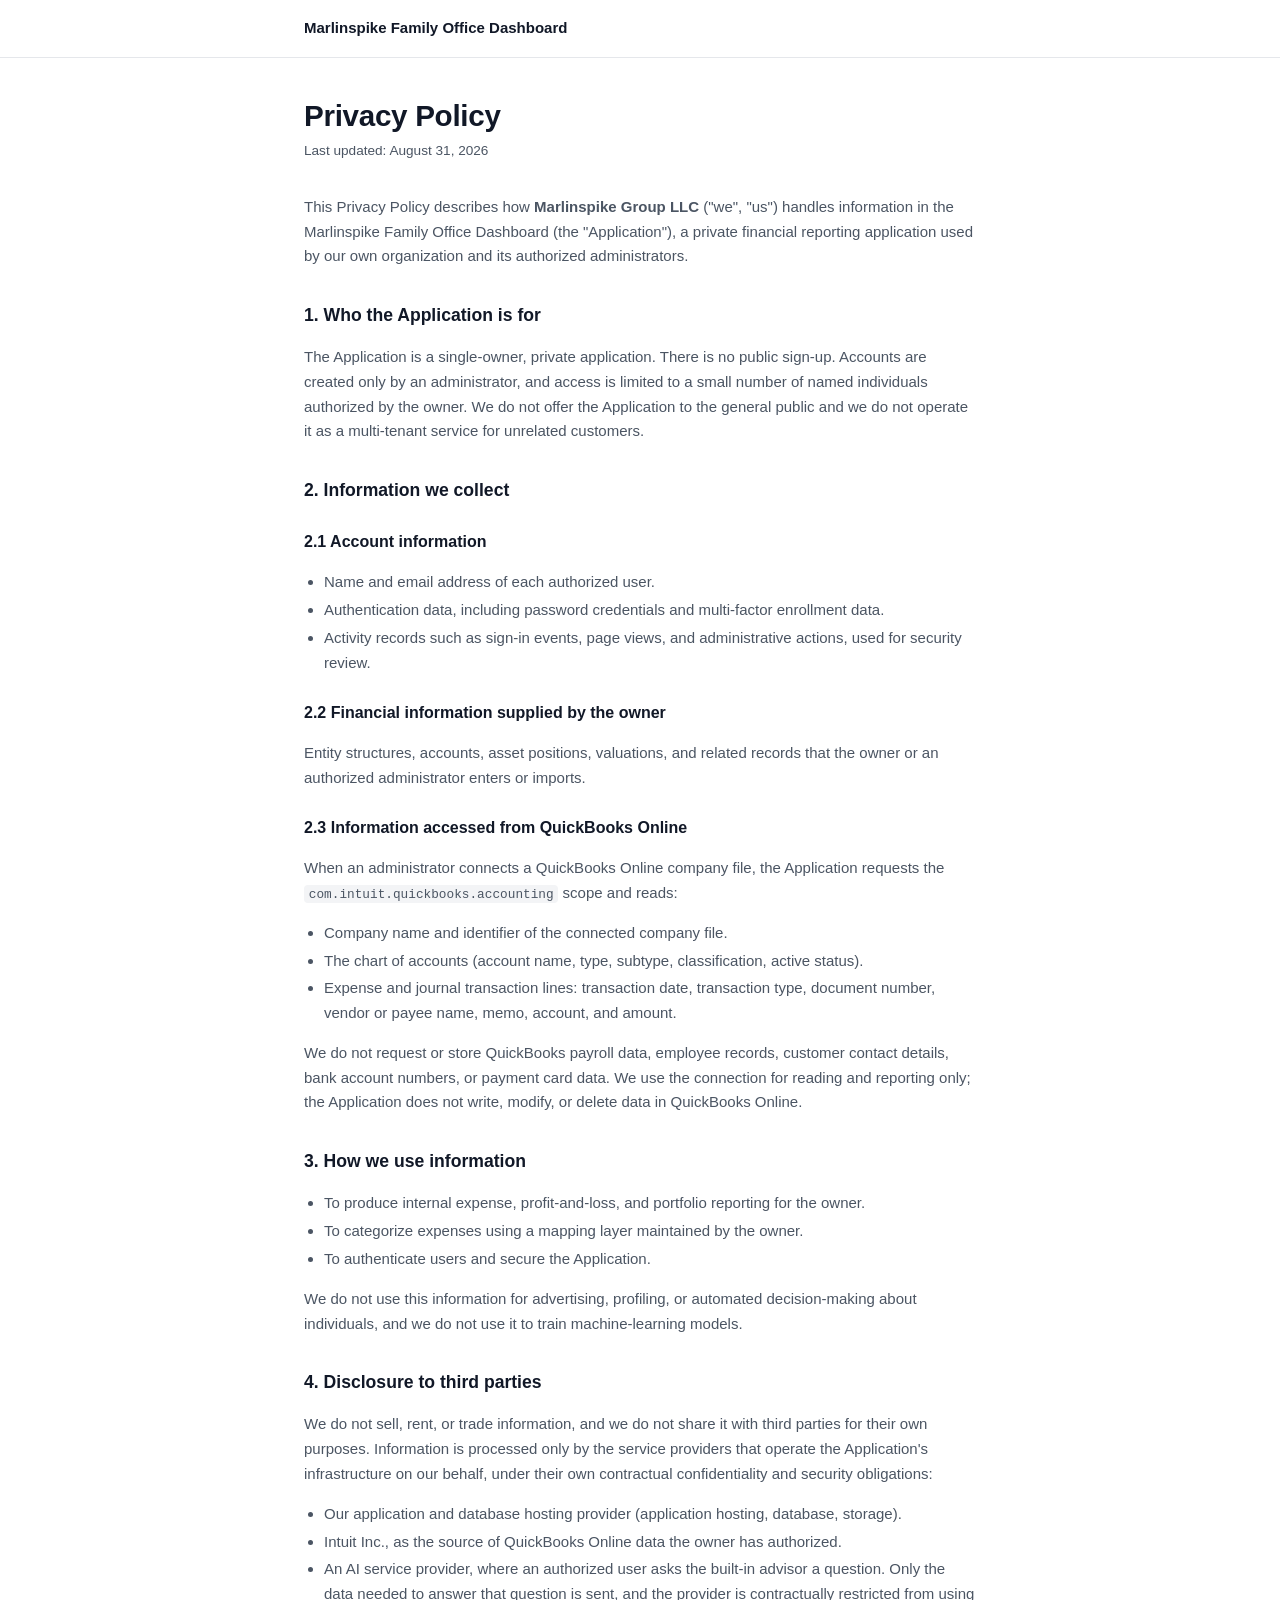
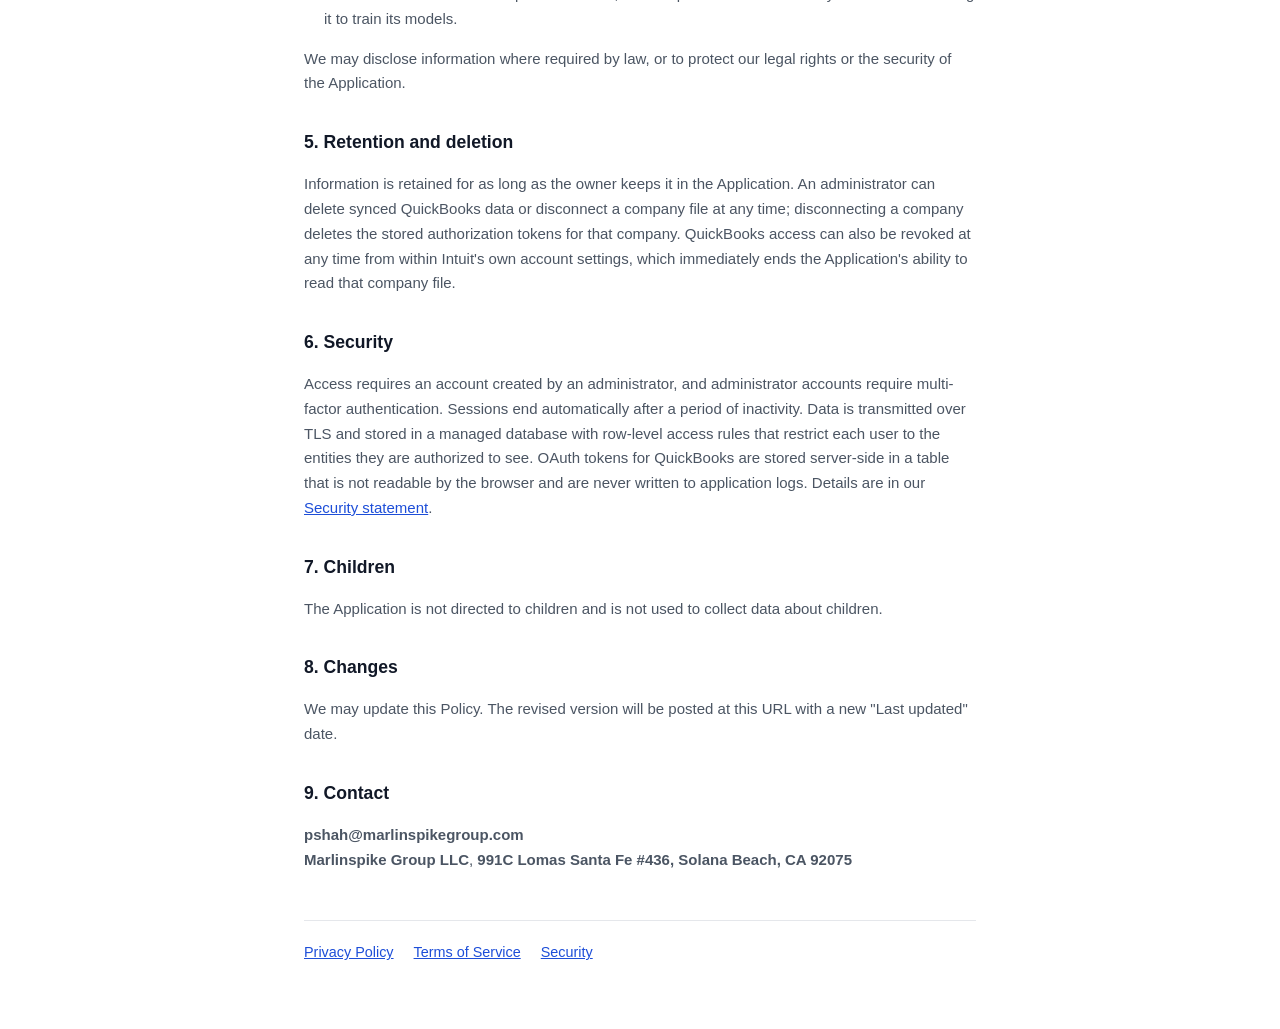
==== privacy/index.html @ a3e280ba "Rename privacy.html to privacy/index.html" ====
<!doctype html>
<html lang="en">
<head>
<meta charset="utf-8" />
<meta name="viewport" content="width=device-width, initial-scale=1" />
<title>Privacy Policy | Marlinspike Family Office Dashboard</title>
<meta name="description" content="How the Marlinspike Family Office Dashboard collects, uses, stores, and protects information, including data accessed from QuickBooks Online." />
<link rel="canonical" href="https://marlinspikegroup.com/privacy.html" />
<style>
  :root { --fg:#111827; --muted:#4b5563; --line:#e5e7eb; --bg:#ffffff; --code:#f3f4f6; }
  * { box-sizing: border-box; }
  body { margin:0; background:var(--bg); color:var(--fg);
    font-family: ui-sans-serif, -apple-system, "Segoe UI", Helvetica, Arial, sans-serif;
    font-size:15px; line-height:1.65; }
  header { border-bottom:1px solid var(--line); }
  .bar { max-width:44rem; margin:0 auto; padding:1rem; font-weight:600; }
  main { max-width:44rem; margin:0 auto; padding:2.5rem 1rem 4rem; }
  h1 { font-size:1.85rem; line-height:1.25; margin:0 0 .35rem; letter-spacing:-.01em; }
  .updated { color:var(--muted); font-size:.85rem; margin:0 0 2rem; }
  h2 { font-size:1.1rem; margin:2rem 0 .5rem; }
  h3 { font-size:1rem; margin:1.5rem 0 .35rem; }
  p, li { color:var(--muted); }
  ul { padding-left:1.25rem; }
  li { margin:.2rem 0; }
  code { background:var(--code); border-radius:4px; padding:.1rem .3rem; font-size:.85em; }
  a { color:#1d4ed8; }
  nav.footer { margin-top:3rem; border-top:1px solid var(--line); padding-top:1.25rem;
    display:flex; gap:1.25rem; flex-wrap:wrap; font-size:.9rem; }
</style>
</head>
<body>
<header><div class="bar">Marlinspike Family Office Dashboard</div></header>
<main>
<h1>Privacy Policy</h1>
<p class="updated">Last updated: August 31, 2026</p>

<p>This Privacy Policy describes how <strong>Marlinspike Group LLC</strong> ("we", "us") handles information in the Marlinspike Family Office Dashboard (the "Application"), a private financial reporting application used by our own organization and its authorized administrators.</p>

<h2>1. Who the Application is for</h2>
<p>The Application is a single-owner, private application. There is no public sign-up. Accounts are created only by an administrator, and access is limited to a small number of named individuals authorized by the owner. We do not offer the Application to the general public and we do not operate it as a multi-tenant service for unrelated customers.</p>

<h2>2. Information we collect</h2>
<h3>2.1 Account information</h3>
<ul>
  <li>Name and email address of each authorized user.</li>
  <li>Authentication data, including password credentials and multi-factor enrollment data.</li>
  <li>Activity records such as sign-in events, page views, and administrative actions, used for security review.</li>
</ul>

<h3>2.2 Financial information supplied by the owner</h3>
<p>Entity structures, accounts, asset positions, valuations, and related records that the owner or an authorized administrator enters or imports.</p>

<h3>2.3 Information accessed from QuickBooks Online</h3>
<p>When an administrator connects a QuickBooks Online company file, the Application requests the <code>com.intuit.quickbooks.accounting</code> scope and reads:</p>
<ul>
  <li>Company name and identifier of the connected company file.</li>
  <li>The chart of accounts (account name, type, subtype, classification, active status).</li>
  <li>Expense and journal transaction lines: transaction date, transaction type, document number, vendor or payee name, memo, account, and amount.</li>
</ul>
<p>We do not request or store QuickBooks payroll data, employee records, customer contact details, bank account numbers, or payment card data. We use the connection for reading and reporting only; the Application does not write, modify, or delete data in QuickBooks Online.</p>

<h2>3. How we use information</h2>
<ul>
  <li>To produce internal expense, profit-and-loss, and portfolio reporting for the owner.</li>
  <li>To categorize expenses using a mapping layer maintained by the owner.</li>
  <li>To authenticate users and secure the Application.</li>
</ul>
<p>We do not use this information for advertising, profiling, or automated decision-making about individuals, and we do not use it to train machine-learning models.</p>

<h2>4. Disclosure to third parties</h2>
<p>We do not sell, rent, or trade information, and we do not share it with third parties for their own purposes. Information is processed only by the service providers that operate the Application's infrastructure on our behalf, under their own contractual confidentiality and security obligations:</p>
<ul>
  <li>Our application and database hosting provider (application hosting, database, storage).</li>
  <li>Intuit Inc., as the source of QuickBooks Online data the owner has authorized.</li>
  <li>An AI service provider, where an authorized user asks the built-in advisor a question. Only the data needed to answer that question is sent, and the provider is contractually restricted from using it to train its models.</li>
</ul>
<p>We may disclose information where required by law, or to protect our legal rights or the security of the Application.</p>

<h2>5. Retention and deletion</h2>
<p>Information is retained for as long as the owner keeps it in the Application. An administrator can delete synced QuickBooks data or disconnect a company file at any time; disconnecting a company deletes the stored authorization tokens for that company. QuickBooks access can also be revoked at any time from within Intuit's own account settings, which immediately ends the Application's ability to read that company file.</p>

<h2>6. Security</h2>
<p>Access requires an account created by an administrator, and administrator accounts require multi-factor authentication. Sessions end automatically after a period of inactivity. Data is transmitted over TLS and stored in a managed database with row-level access rules that restrict each user to the entities they are authorized to see. OAuth tokens for QuickBooks are stored server-side in a table that is not readable by the browser and are never written to application logs. Details are in our <a href="security.html">Security statement</a>.</p>

<h2>7. Children</h2>
<p>The Application is not directed to children and is not used to collect data about children.</p>

<h2>8. Changes</h2>
<p>We may update this Policy. The revised version will be posted at this URL with a new "Last updated" date.</p>

<h2>9. Contact</h2>
<p><strong>pshah@marlinspikegroup.com</strong><br />
<strong>Marlinspike Group LLC</strong>, <strong>991C Lomas Santa Fe #436, Solana Beach, CA 92075</strong></p>

<nav class="footer">
  <a href="privacy.html">Privacy Policy</a>
  <a href="terms.html">Terms of Service</a>
  <a href="security.html">Security</a>
</nav>
</main>
</body>
</html>
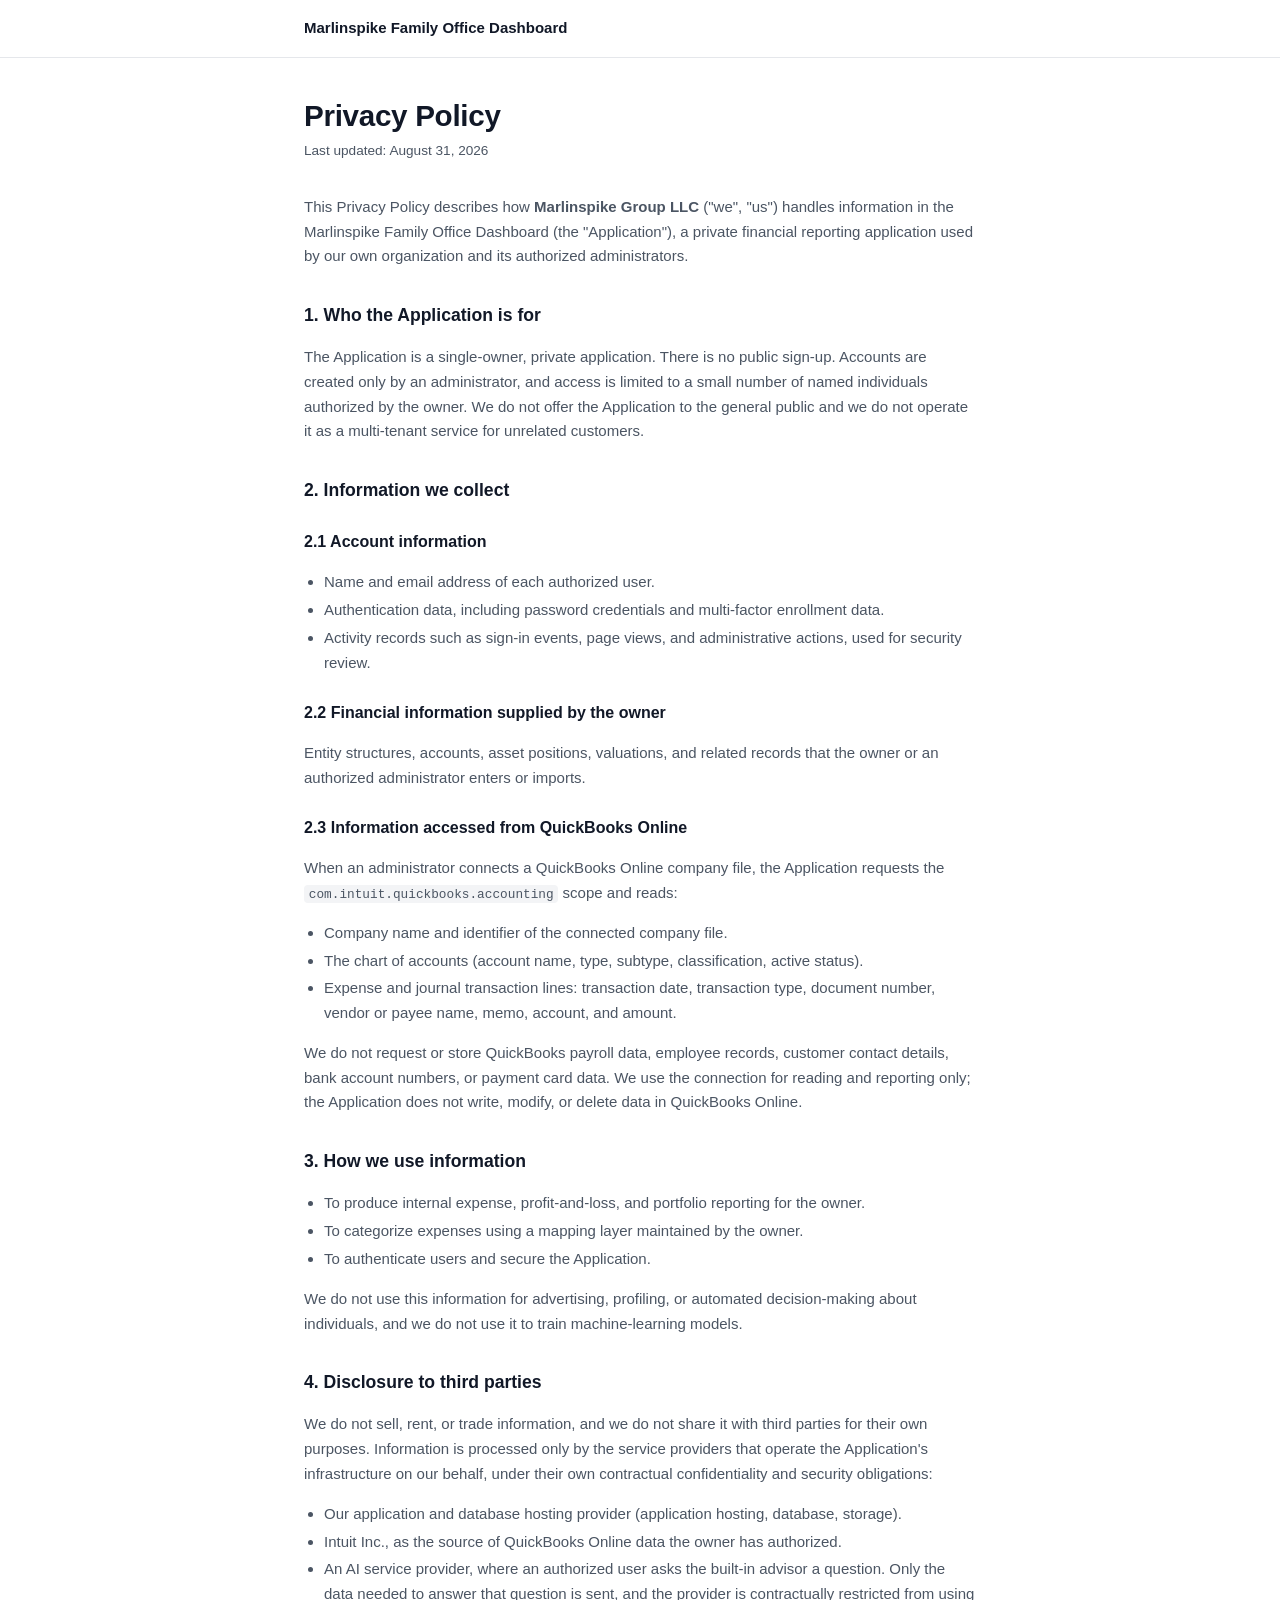
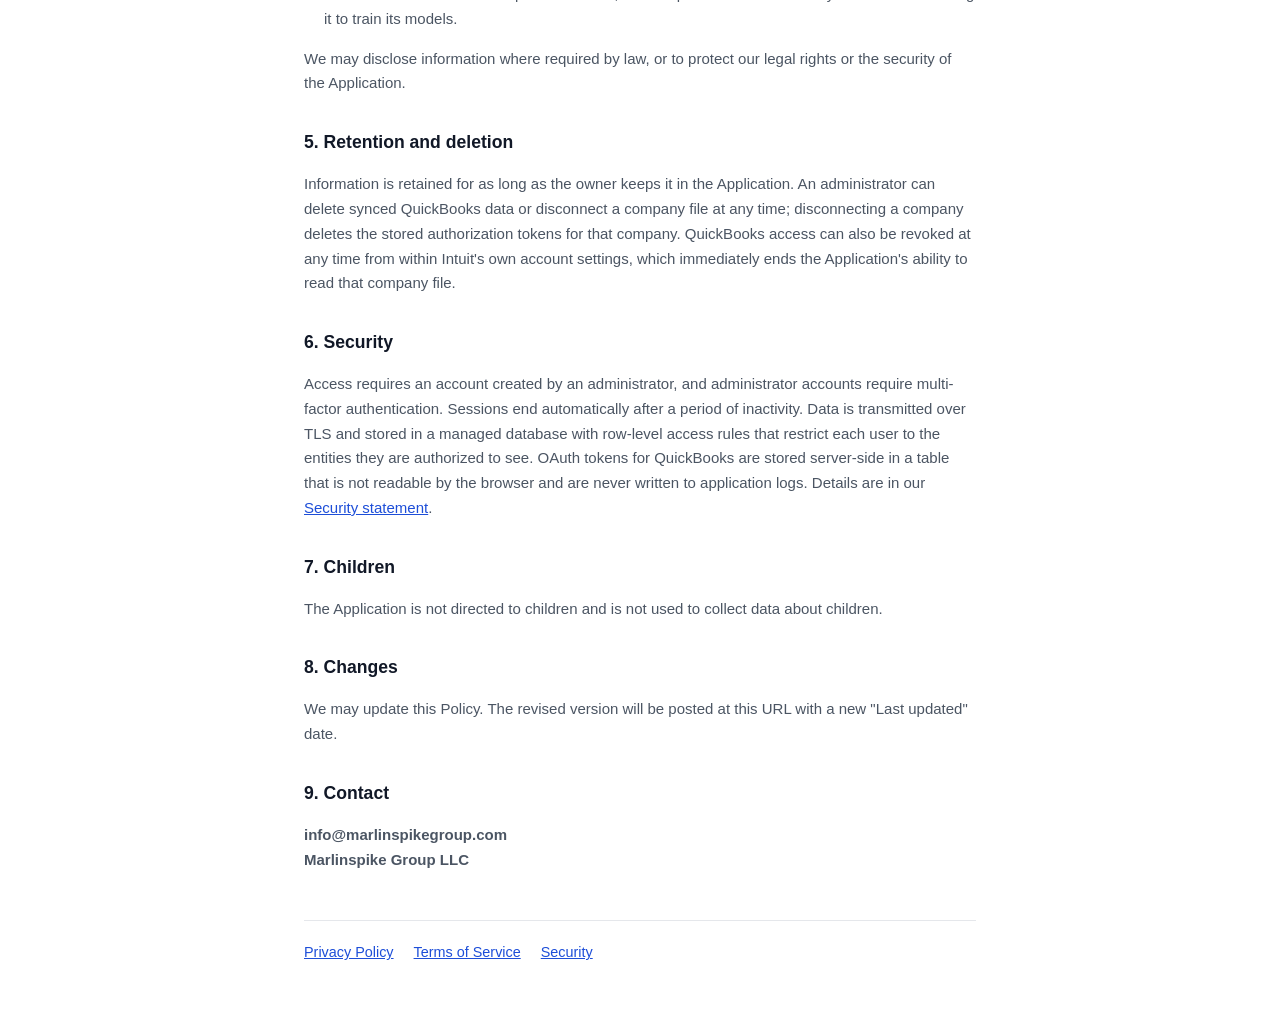
==== commit 67645f65: "Update contact information in privacy policy Updated contact email and removed address details." ====
--- a/privacy/index.html
+++ b/privacy/index.html
@@ -5,7 +5,7 @@
 <meta name="viewport" content="width=device-width, initial-scale=1" />
 <title>Privacy Policy | Marlinspike Family Office Dashboard</title>
 <meta name="description" content="How the Marlinspike Family Office Dashboard collects, uses, stores, and protects information, including data accessed from QuickBooks Online." />
-<link rel="canonical" href="https://marlinspikegroup.com/privacy.html" />
+<link rel="canonical" href="https://www.marlinspikegroup.com/privacy/" />
 <style>
   :root { --fg:#111827; --muted:#4b5563; --line:#e5e7eb; --bg:#ffffff; --code:#f3f4f6; }
   * { box-sizing: border-box; }
@@ -89,8 +89,8 @@
 <p>We may update this Policy. The revised version will be posted at this URL with a new "Last updated" date.</p>
 
 <h2>9. Contact</h2>
-<p><strong>pshah@marlinspikegroup.com</strong><br />
-<strong>Marlinspike Group LLC</strong>, <strong>991C Lomas Santa Fe #436, Solana Beach, CA 92075</strong></p>
+<p><strong>info@marlinspikegroup.com</strong><br />
+<strong>Marlinspike Group LLC</strong></p>
 
 <nav class="footer">
   <a href="privacy.html">Privacy Policy</a>
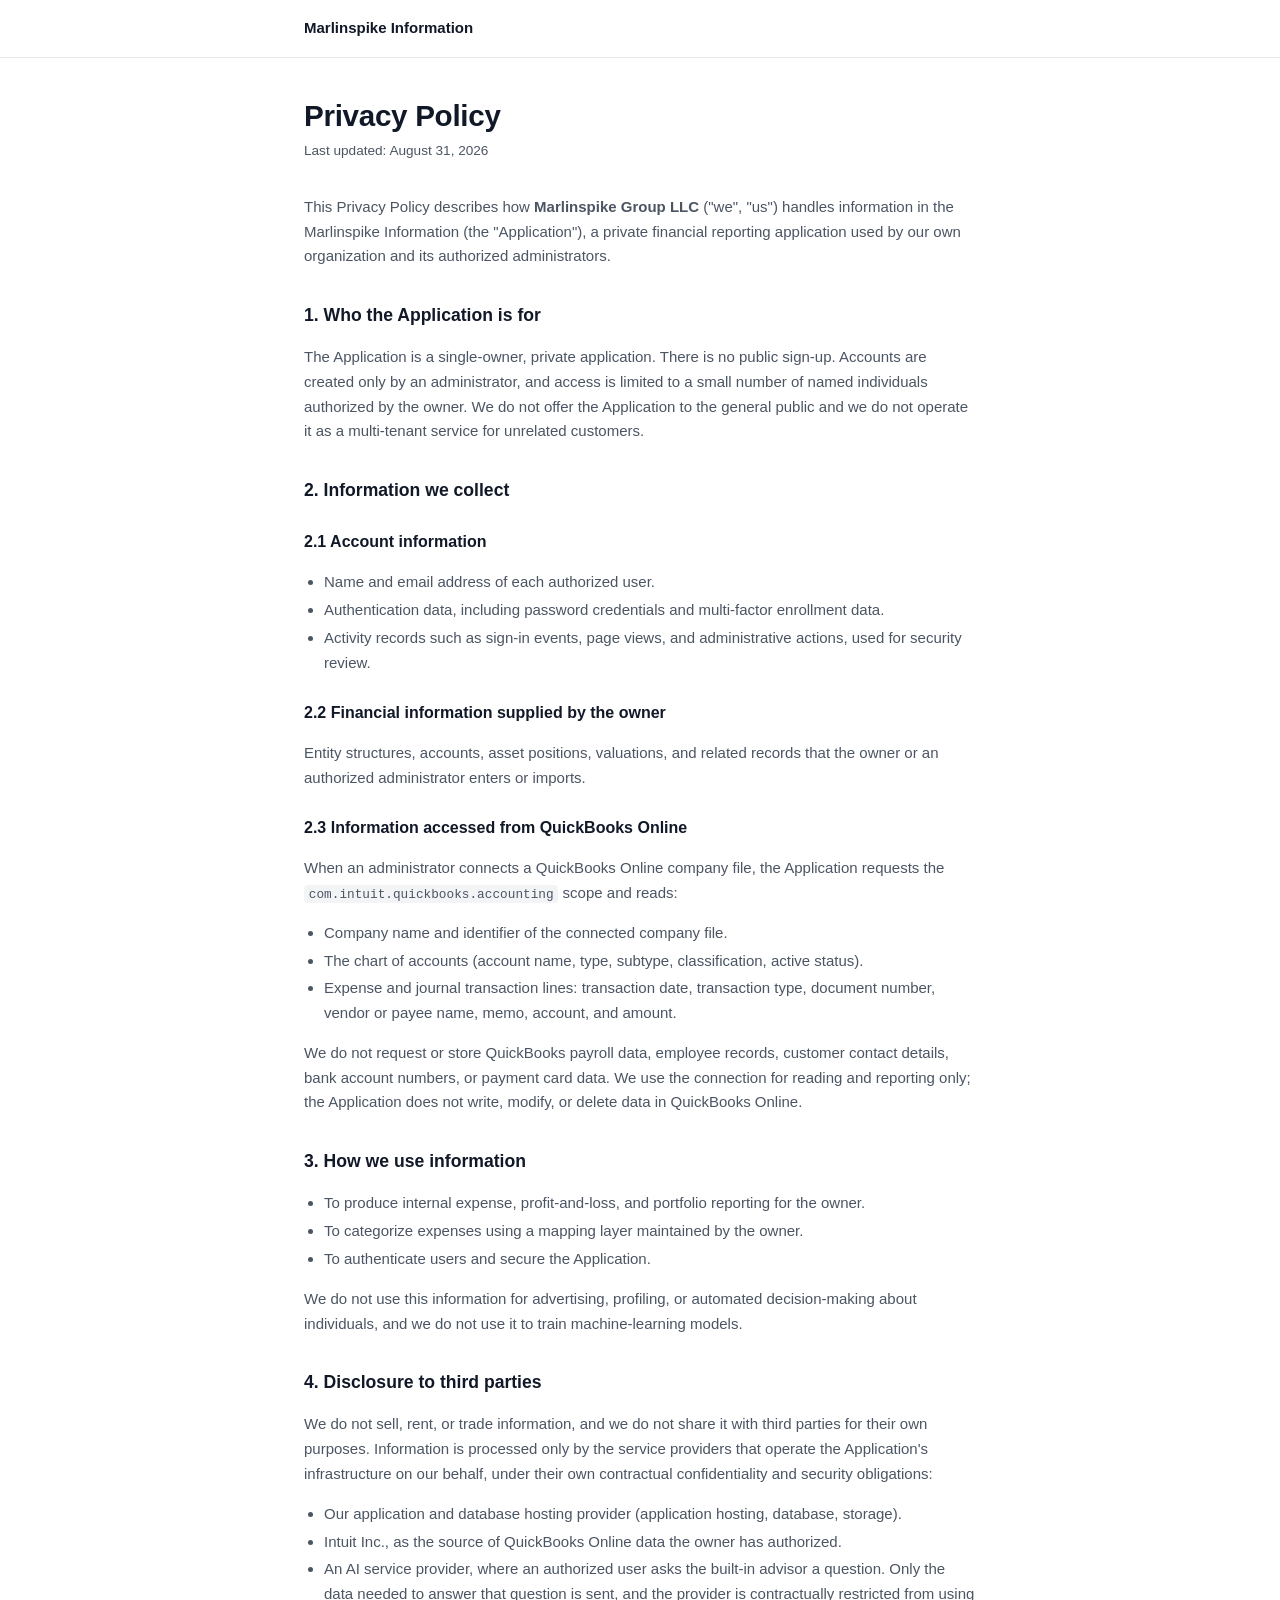
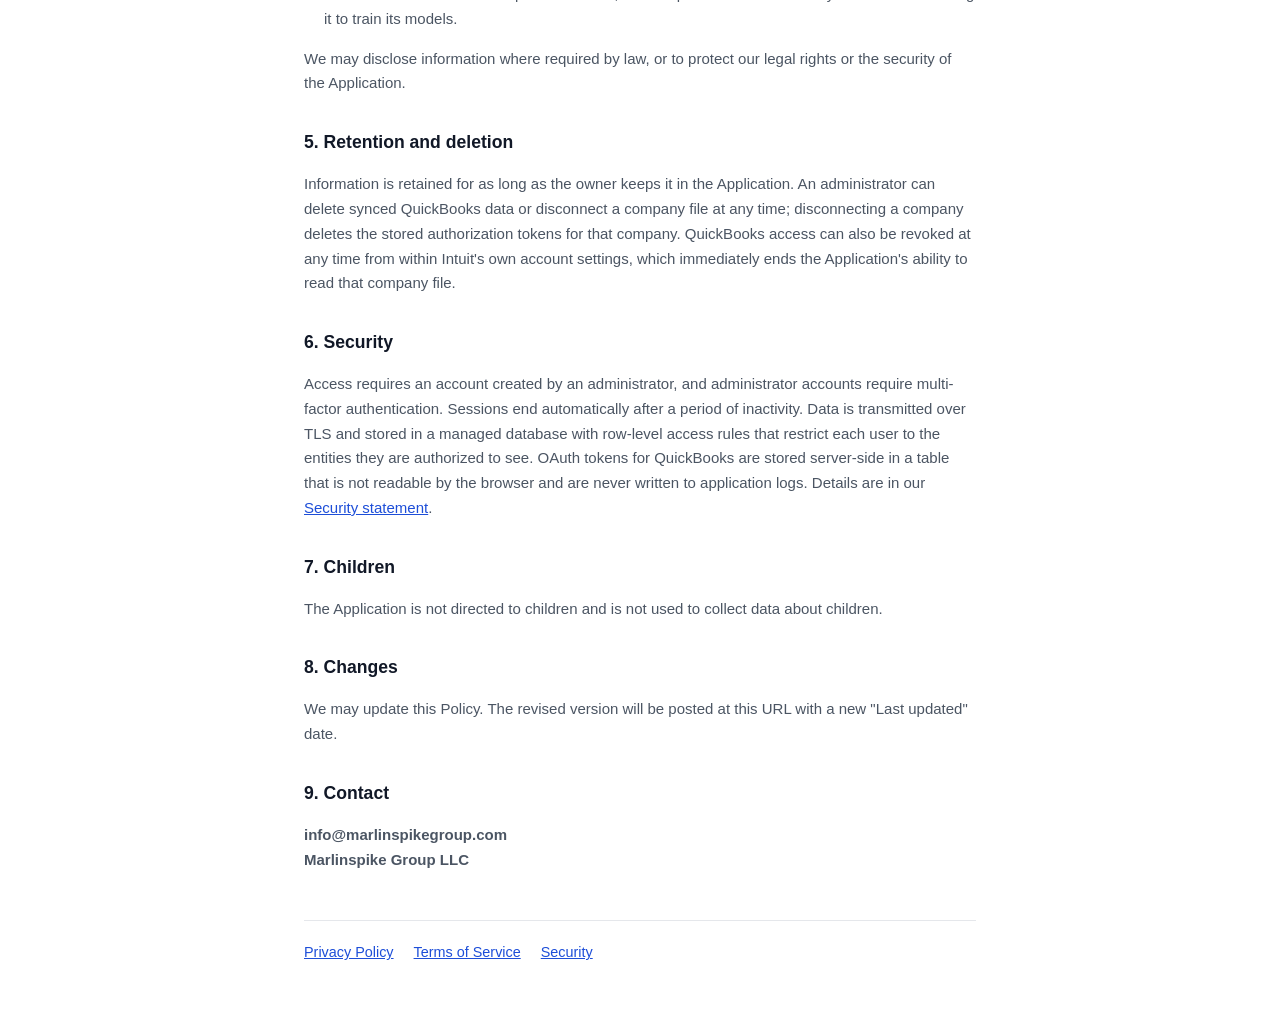
==== commit 05cd680c: "Change title and description to Marlinspike Information Updated title and description for the privac" ====
--- a/privacy/index.html
+++ b/privacy/index.html
@@ -3,8 +3,8 @@
 <head>
 <meta charset="utf-8" />
 <meta name="viewport" content="width=device-width, initial-scale=1" />
-<title>Privacy Policy | Marlinspike Family Office Dashboard</title>
-<meta name="description" content="How the Marlinspike Family Office Dashboard collects, uses, stores, and protects information, including data accessed from QuickBooks Online." />
+<title>Privacy Policy | Marlinspike Information</title>
+<meta name="description" content="How the Marlinspike Information collects, uses, stores, and protects information, including data accessed from QuickBooks Online." />
 <link rel="canonical" href="https://www.marlinspikegroup.com/privacy/" />
 <style>
   :root { --fg:#111827; --muted:#4b5563; --line:#e5e7eb; --bg:#ffffff; --code:#f3f4f6; }
@@ -29,12 +29,12 @@
 </style>
 </head>
 <body>
-<header><div class="bar">Marlinspike Family Office Dashboard</div></header>
+<header><div class="bar">Marlinspike Information</div></header>
 <main>
 <h1>Privacy Policy</h1>
 <p class="updated">Last updated: August 31, 2026</p>
 
-<p>This Privacy Policy describes how <strong>Marlinspike Group LLC</strong> ("we", "us") handles information in the Marlinspike Family Office Dashboard (the "Application"), a private financial reporting application used by our own organization and its authorized administrators.</p>
+<p>This Privacy Policy describes how <strong>Marlinspike Group LLC</strong> ("we", "us") handles information in the Marlinspike Information (the "Application"), a private financial reporting application used by our own organization and its authorized administrators.</p>
 
 <h2>1. Who the Application is for</h2>
 <p>The Application is a single-owner, private application. There is no public sign-up. Accounts are created only by an administrator, and access is limited to a small number of named individuals authorized by the owner. We do not offer the Application to the general public and we do not operate it as a multi-tenant service for unrelated customers.</p>
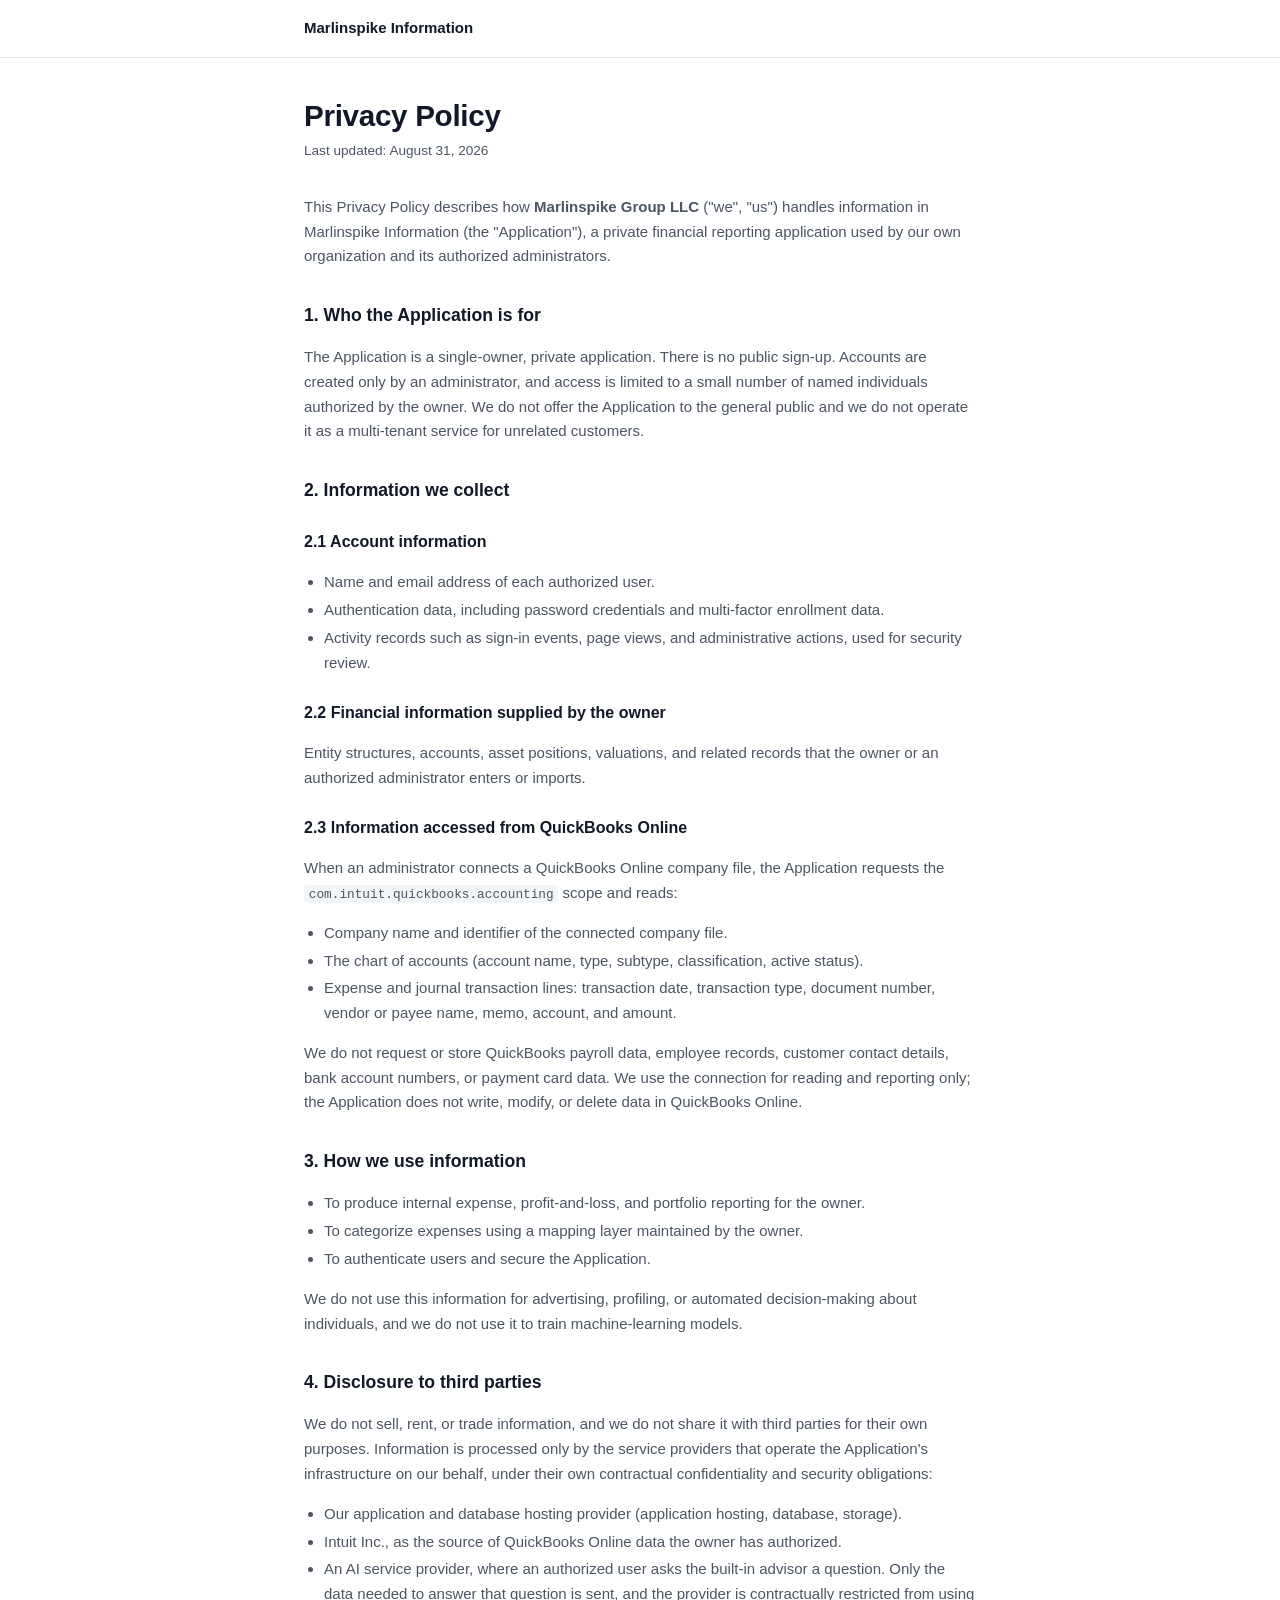
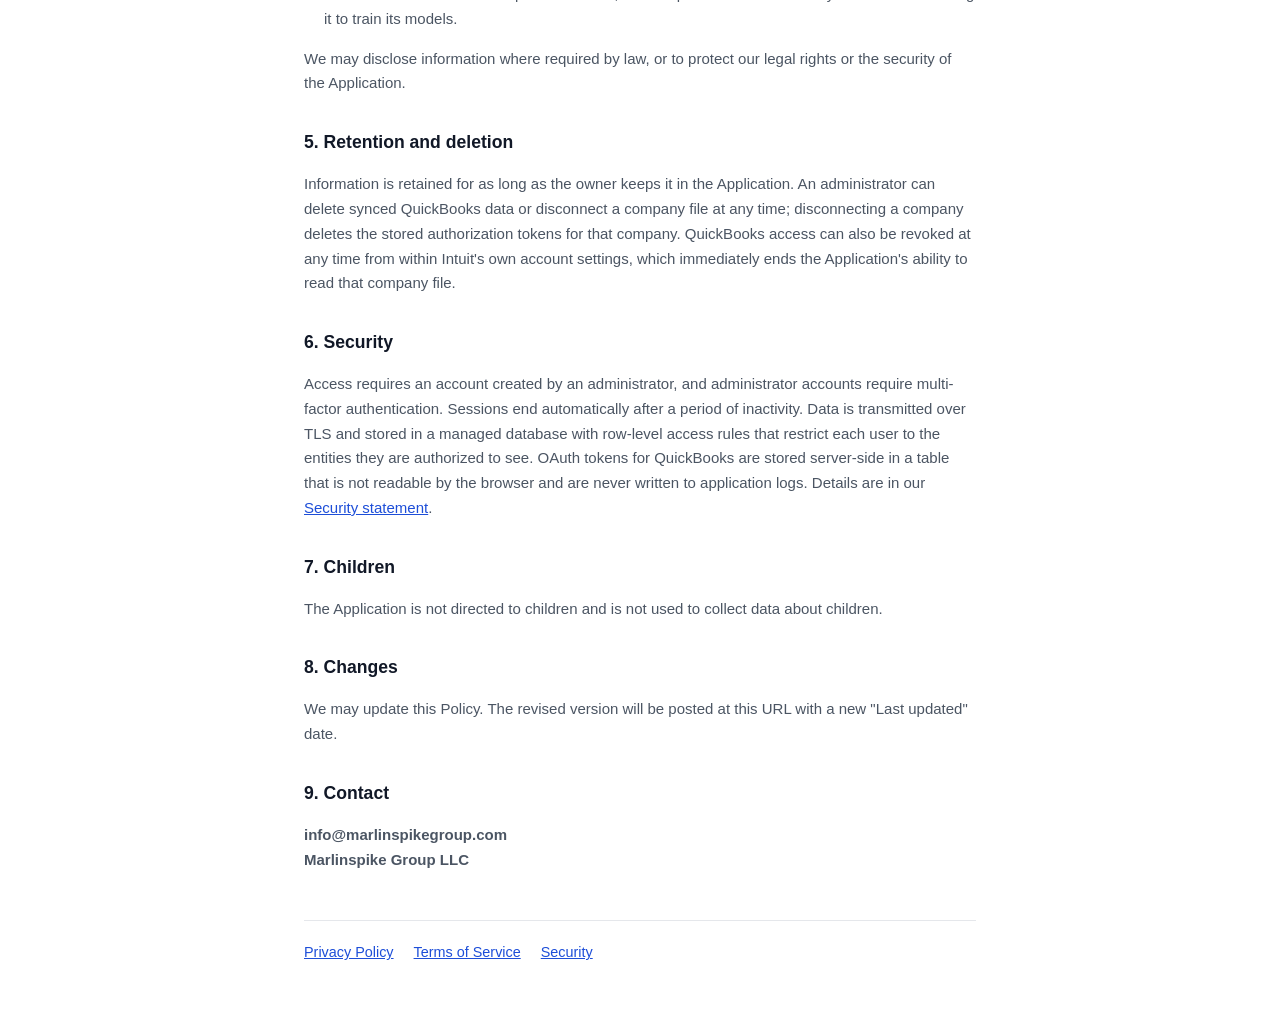
==== commit 7e098db0: "Update privacy policy descriptions and links" ====
--- a/privacy/index.html
+++ b/privacy/index.html
@@ -4,7 +4,7 @@
 <meta charset="utf-8" />
 <meta name="viewport" content="width=device-width, initial-scale=1" />
 <title>Privacy Policy | Marlinspike Information</title>
-<meta name="description" content="How the Marlinspike Information collects, uses, stores, and protects information, including data accessed from QuickBooks Online." />
+<meta name="description" content="How Marlinspike Information collects, uses, stores, and protects information, including data accessed from QuickBooks Online." />
 <link rel="canonical" href="https://www.marlinspikegroup.com/privacy/" />
 <style>
   :root { --fg:#111827; --muted:#4b5563; --line:#e5e7eb; --bg:#ffffff; --code:#f3f4f6; }
@@ -34,7 +34,7 @@
 <h1>Privacy Policy</h1>
 <p class="updated">Last updated: August 31, 2026</p>
 
-<p>This Privacy Policy describes how <strong>Marlinspike Group LLC</strong> ("we", "us") handles information in the Marlinspike Information (the "Application"), a private financial reporting application used by our own organization and its authorized administrators.</p>
+<p>This Privacy Policy describes how <strong>Marlinspike Group LLC</strong> ("we", "us") handles information in Marlinspike Information (the "Application"), a private financial reporting application used by our own organization and its authorized administrators.</p>
 
 <h2>1. Who the Application is for</h2>
 <p>The Application is a single-owner, private application. There is no public sign-up. Accounts are created only by an administrator, and access is limited to a small number of named individuals authorized by the owner. We do not offer the Application to the general public and we do not operate it as a multi-tenant service for unrelated customers.</p>
@@ -80,7 +80,7 @@
 <p>Information is retained for as long as the owner keeps it in the Application. An administrator can delete synced QuickBooks data or disconnect a company file at any time; disconnecting a company deletes the stored authorization tokens for that company. QuickBooks access can also be revoked at any time from within Intuit's own account settings, which immediately ends the Application's ability to read that company file.</p>
 
 <h2>6. Security</h2>
-<p>Access requires an account created by an administrator, and administrator accounts require multi-factor authentication. Sessions end automatically after a period of inactivity. Data is transmitted over TLS and stored in a managed database with row-level access rules that restrict each user to the entities they are authorized to see. OAuth tokens for QuickBooks are stored server-side in a table that is not readable by the browser and are never written to application logs. Details are in our <a href="security.html">Security statement</a>.</p>
+<p>Access requires an account created by an administrator, and administrator accounts require multi-factor authentication. Sessions end automatically after a period of inactivity. Data is transmitted over TLS and stored in a managed database with row-level access rules that restrict each user to the entities they are authorized to see. OAuth tokens for QuickBooks are stored server-side in a table that is not readable by the browser and are never written to application logs. Details are in our <a href="/security/">Security statement</a>.</p>
 
 <h2>7. Children</h2>
 <p>The Application is not directed to children and is not used to collect data about children.</p>
@@ -93,9 +93,9 @@
 <strong>Marlinspike Group LLC</strong></p>
 
 <nav class="footer">
-  <a href="privacy.html">Privacy Policy</a>
-  <a href="terms.html">Terms of Service</a>
-  <a href="security.html">Security</a>
+  <a href="/privacy/">Privacy Policy</a>
+  <a href="/terms/">Terms of Service</a>
+  <a href="/security/">Security</a>
 </nav>
 </main>
 </body>
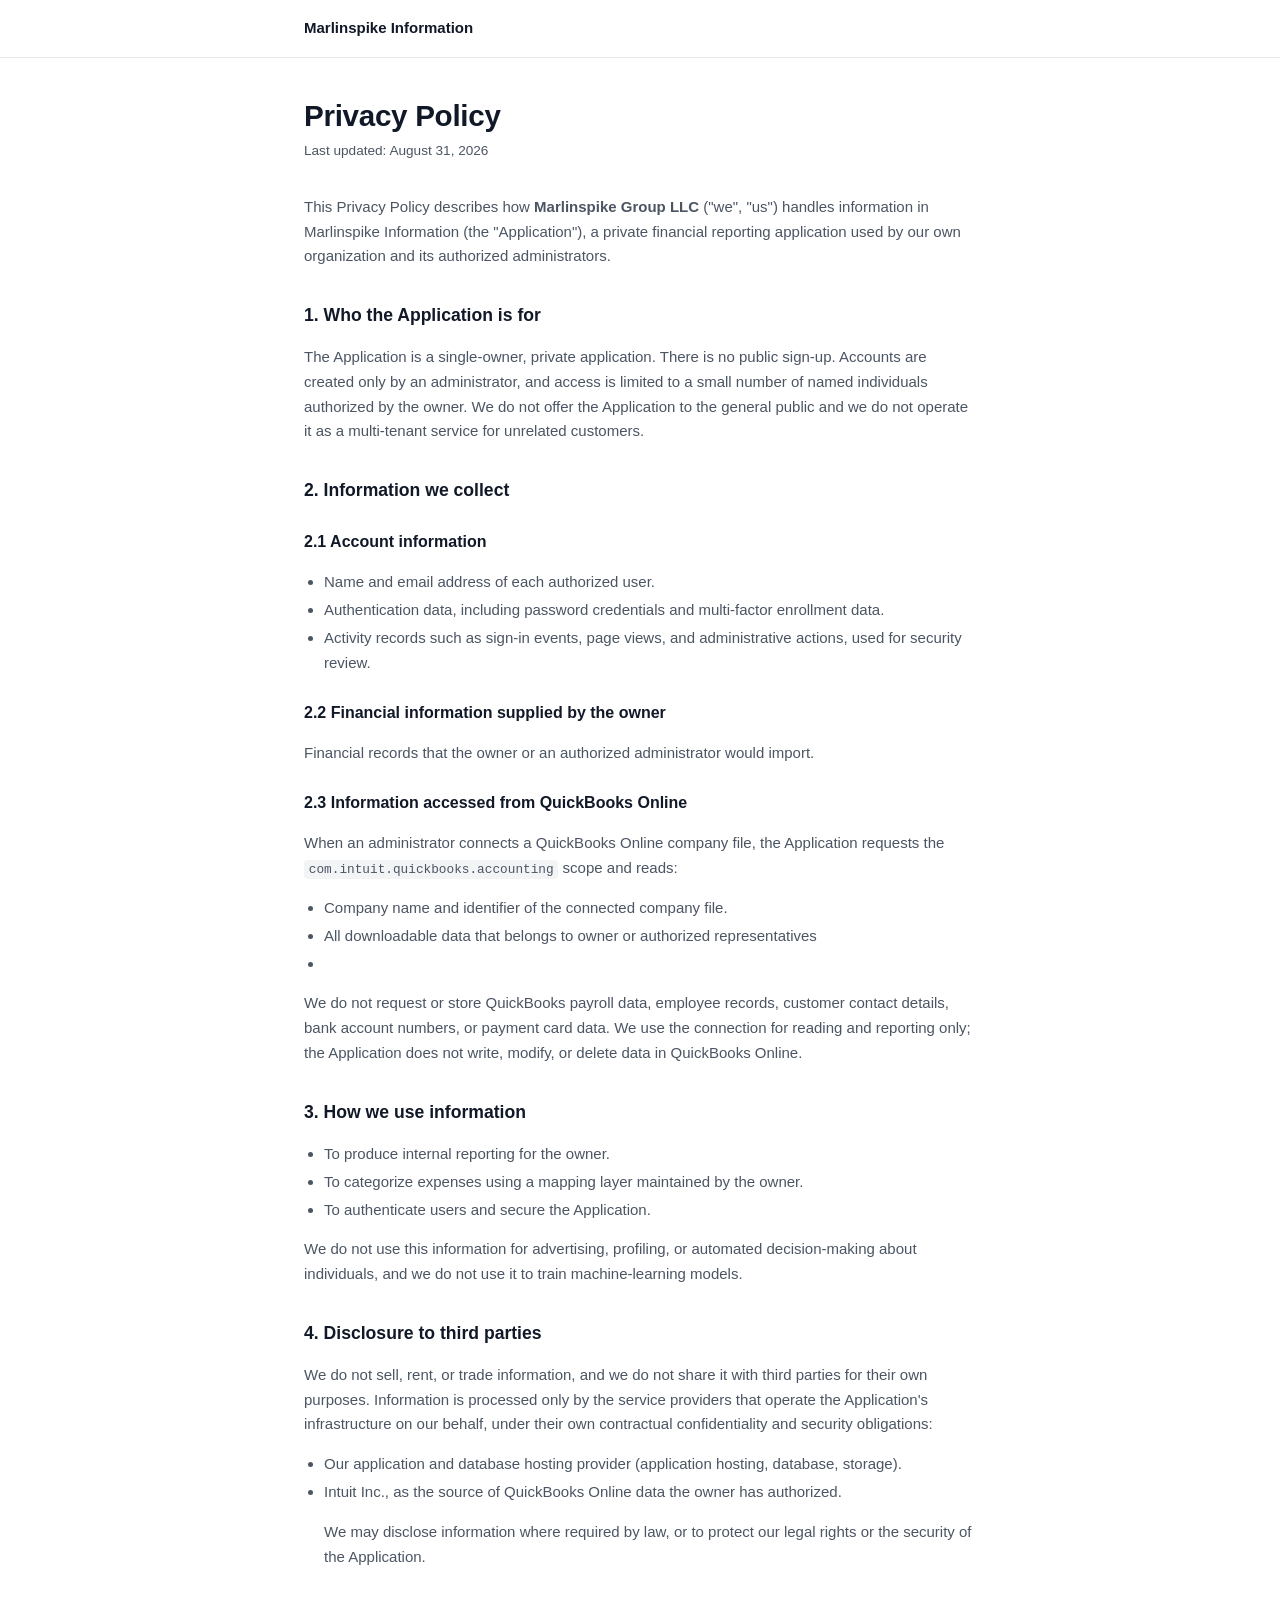
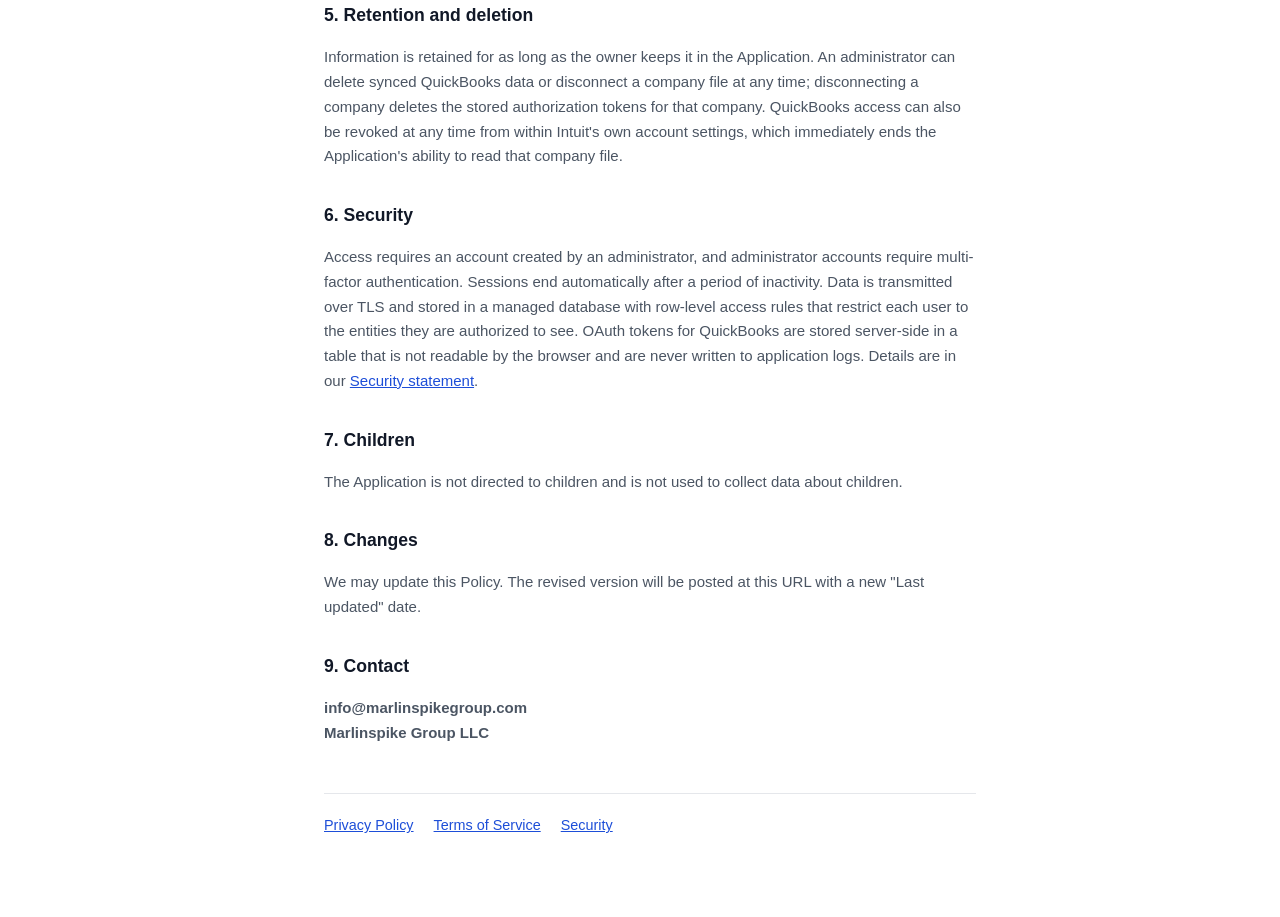
==== commit e3194846: "Revise financial info and remove AI service reference Updated financial information section and remo" ====
--- a/privacy/index.html
+++ b/privacy/index.html
@@ -48,20 +48,20 @@
 </ul>
 
 <h3>2.2 Financial information supplied by the owner</h3>
-<p>Entity structures, accounts, asset positions, valuations, and related records that the owner or an authorized administrator enters or imports.</p>
+<p>Financial records that the owner or an authorized administrator would import.</p>
 
 <h3>2.3 Information accessed from QuickBooks Online</h3>
 <p>When an administrator connects a QuickBooks Online company file, the Application requests the <code>com.intuit.quickbooks.accounting</code> scope and reads:</p>
 <ul>
   <li>Company name and identifier of the connected company file.</li>
-  <li>The chart of accounts (account name, type, subtype, classification, active status).</li>
-  <li>Expense and journal transaction lines: transaction date, transaction type, document number, vendor or payee name, memo, account, and amount.</li>
+  <li>All downloadable data that belongs to owner or authorized representatives</li>
+  <li></li>
 </ul>
 <p>We do not request or store QuickBooks payroll data, employee records, customer contact details, bank account numbers, or payment card data. We use the connection for reading and reporting only; the Application does not write, modify, or delete data in QuickBooks Online.</p>
 
 <h2>3. How we use information</h2>
 <ul>
-  <li>To produce internal expense, profit-and-loss, and portfolio reporting for the owner.</li>
+  <li>To produce internal reporting for the owner.</li>
   <li>To categorize expenses using a mapping layer maintained by the owner.</li>
   <li>To authenticate users and secure the Application.</li>
 </ul>
@@ -72,8 +72,6 @@
 <ul>
   <li>Our application and database hosting provider (application hosting, database, storage).</li>
   <li>Intuit Inc., as the source of QuickBooks Online data the owner has authorized.</li>
-  <li>An AI service provider, where an authorized user asks the built-in advisor a question. Only the data needed to answer that question is sent, and the provider is contractually restricted from using it to train its models.</li>
-</ul>
 <p>We may disclose information where required by law, or to protect our legal rights or the security of the Application.</p>
 
 <h2>5. Retention and deletion</h2>
